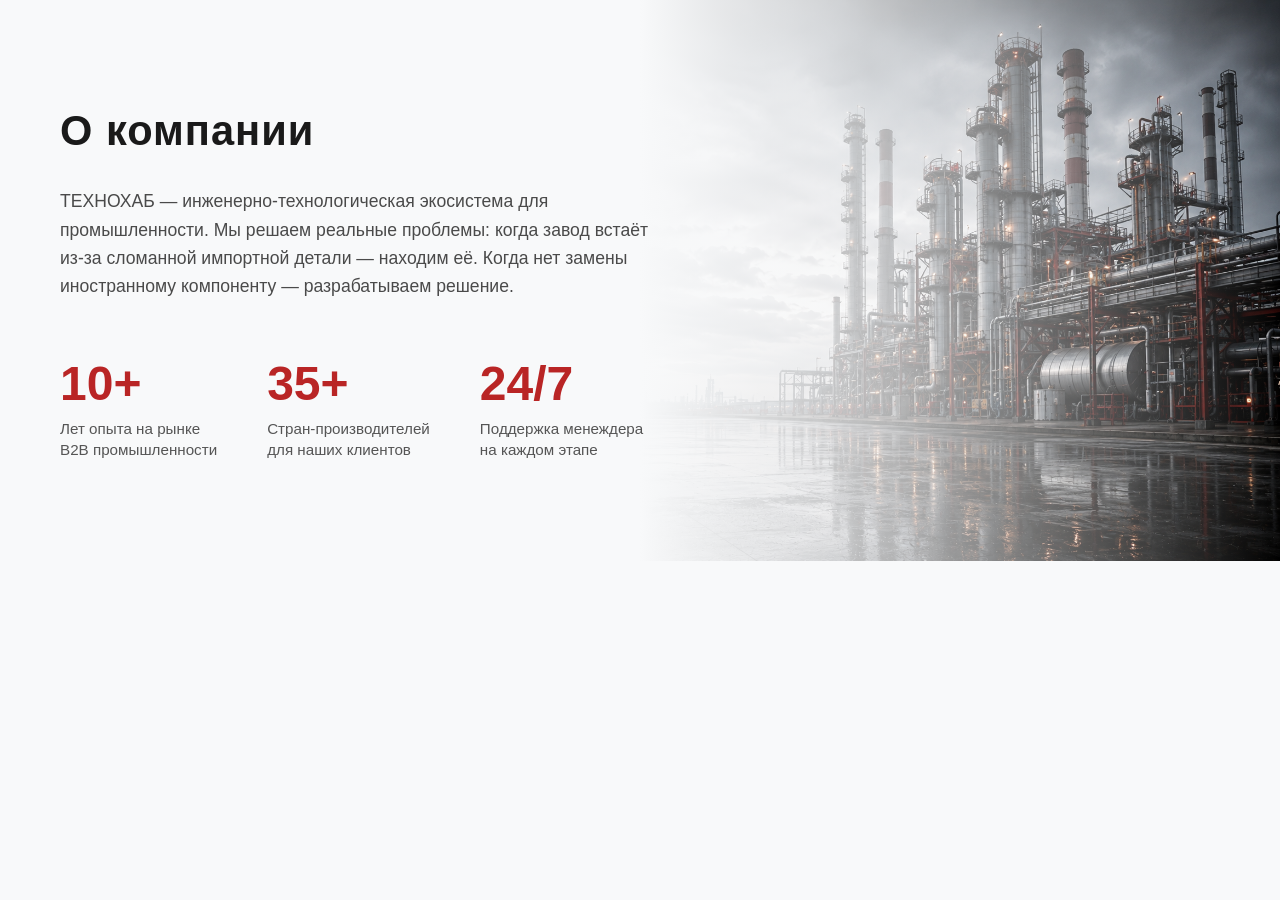
==== about.html @ 136e028d "Add files via upload" ====
<!DOCTYPE html>
<html lang="ru">
    <link rel="stylesheet" href="about.css">
    
    
    <section id="about" class="about-section">
  <div class="about-container">
    
    <!-- Верхний блок: Заголовок и текстовое описание -->
    <div class="about-header-block">
      <h2 class="about-title">О компании</h2>
      <div class="about-text-content">
        <p class="about-lead">
          ТЕХНОХАБ — инженерно-технологическая экосистема для промышленности. Мы решаем реальные проблемы: когда завод встаёт из-за сломанной импортной детали — находим её. Когда нет замены иностранному компоненту — разрабатываем решение.
        </p>
      </div>
    </div>

    <!-- Нижний блок: Крупные цифры и достижения -->
    <div class="about-stats-grid">
      
      <!-- Статистика 1 -->
      <div class="stat-item">
        <div class="stat-number">10+</div>
        <div class="stat-desc">
          Лет опыта на рынке<br>B2B промышленности
        </div>
      </div>

      <!-- Статистика 2 -->
      <div class="stat-item">
        <div class="stat-number">35+</div>
        <div class="stat-desc">
          Стран-производителей<br>для наших клиентов
        </div>
      </div>

      <!-- Статистика 3 -->
      <div class="stat-item">
        <div class="stat-number">24/7</div>
        <div class="stat-desc">
          Поддержка менеждера<br>на каждом этапе
        </div>
      </div>

    </div>

  </div>
</section>
---- about.css ----
html {
    scroll-behavior: smooth; /* Включает плавную анимацию прокрутки */
}/* --- БАЗОВЫЕ НАСТРОЙКИ СТИЛЯ И TOP BAR (СОХРАНЕНЫ) --- */
* {
    margin: 0;
    padding: 0;
    box-sizing: border-box;
}

body {
    font-family: 'Segoe UI', Tahoma, Geneva, Verdana, sans-serif;
    color: #3b3b3b;
    background-color: #f8f9fa;
    line-height: 1.5;
}

a {
    text-transform: none;
    text-decoration: none;
    color: inherit;
}

ul {
    list-style: none;
}



   /* Главный контейнер секции */
.about-section {
  position: relative;
  padding: 100px 0;
  background-color: #f8f9fa; /* Базовый цвет фона страницы */
  color: #333333;
  width: 100%;
  overflow: hidden;

  /* ПОДГРУЗКА КАРТИНКИ: прижимаем к правому краю */
  background-image: url('image.png'); 
  background-position: right center; /* Картинка строго справа */
  background-repeat: no-repeat;
  background-size: contain; /* Картинка сохраняет пропорции и не обрезается */
}

/* Мягкое размытие (эффект Overlay) от картинки к тексту */
.about-section::before {
  content: '';
  position: absolute;
  top: 0;
  left: 0;
  width: 100%;
  height: 100%;
  /* Градиент идет слева направо: глухой фоновый цвет плавно становится прозрачным к правому краю */
  background: linear-gradient(to right, 
    #f8f9fa 0%, 
    #f8f9fa 50%, 
    rgba(248, 249, 250, 0.7) 70%, 
    rgba(248, 249, 250, 0) 100%
  );
  z-index: 1; /* Оверлей лежит строго под текстом, но над картинкой */
}

/* Ограничивающий контейнер (выравнивание контента) */
.about-container {
  max-width: 1200px;
  margin: 0 auto;
  padding: 0 20px;
  position: relative;
  z-index: 2; /* Приподнимает текст над фоновым оверлеем */
  
  /* Смещаем весь контент к левому краю */
  display: flex;
  flex-direction: column;
  align-items: flex-start; 
}

/* Верхний блок: Заголовок и описание */
.about-header-block {
  max-width: 600px; /* Ограничиваем ширину текста, чтобы он не залезал на картинку справа */
  margin-bottom: 60px;
}

/* Заголовок "О компании" */
.about-title {
  font-size: 2.6rem;
  font-weight: 700;
  text-transform: none;
  letter-spacing: 1px;
  margin-bottom: 25px;
  color: #1a1a1a;
}

/* Лидирующий текст */
.about-lead {
  font-size: 1.1rem;
  line-height: 1.6;
  color: #4a4a4a;
}

/* Нижний блок: Крупные цифры */
.about-stats-grid {
  display: flex;
  gap: 50px;
  flex-wrap: wrap; /* Чтобы цифры аккуратно переносились на мобильных */
  max-width: 750px; /* Тоже ограничиваем ширину блока цифр */
}

/* Элемент статистики */
.stat-item {
  display: flex;
  flex-direction: column;
  gap: 10px;
}

/* Крупные цифры */
.stat-number {
  font-size: 3rem;
  font-weight: 800;
  color: #b92525; /* Используем ваш красный акцентный цвет из body */
  line-height: 1;
}

/* Описание под цифрами */
.stat-desc {
  font-size: 0.95rem;
  line-height: 1.4;
  color: #555555;
}

/* --- АДАПТИВНОСТЬ ДЛЯ СМАРТФОНОВ --- */
@media (max-width: 992px) {
  .about-section {
    /* На планшетах и телефонах картинку лучше перенести в самый низ или убрать оверлей */
    background-position: center bottom;
    background-size: cover;
    padding: 60px 0;
  }
  
  .about-section::before {
    /* Меняем градиент на вертикальный, чтобы текст сверху читался на фоне нижней картинки */
    background: linear-gradient(to bottom, #f8f9fa 0%, #f8f9fa 60%, rgba(248, 249, 250, 0.4) 100%);
  }

  .about-header-block, .about-stats-grid {
    max-width: 100%; /* На мобильных занимаем всю ширину */
  }

  .about-stats-grid {
    gap: 30px;
  }
}
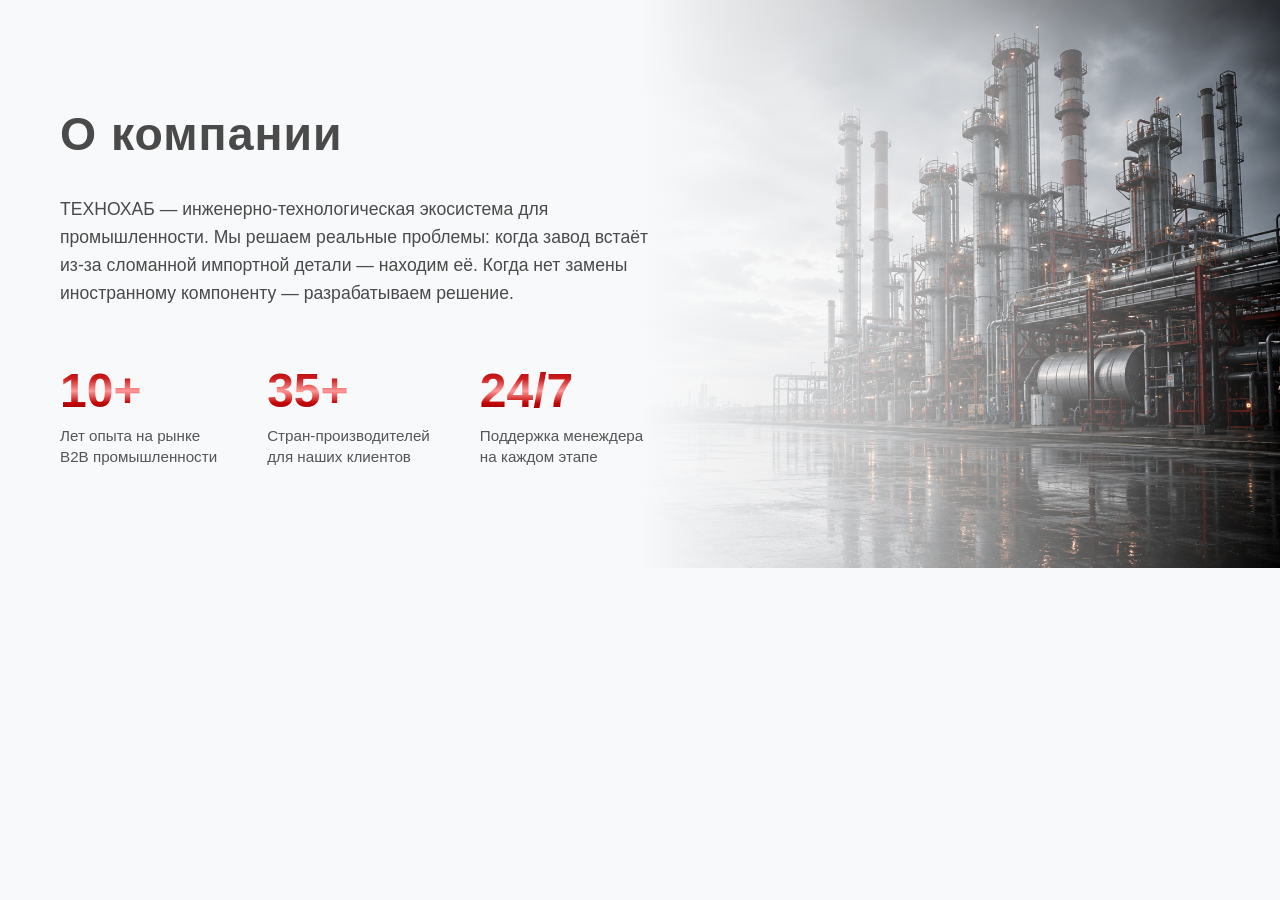
==== commit 29e5aa04: "Add files via upload" ====
--- a/about.html
+++ b/about.html
@@ -1,7 +1,13 @@
 <!DOCTYPE html>
 <html lang="ru">
-    <link rel="stylesheet" href="about.css">
-    
+  <head>
+    <meta charset="UTF-8">
+    <meta name="viewport" content="width=device-width, initial-scale=1.0">
+    <title>ТЕХНОХАБ</title>
+    <!-- Подключение файла стилей перемещено в head, как требуют стандарты -->
+    <link rel="stylesheet" href="base.css">
+</head>
+<body>
     
     <section id="about" class="about-section">
   <div class="about-container">
--- a/base.css
+++ b/base.css
@@ -0,0 +1,1362 @@
+html {
+    scroll-behavior: smooth; /* Включает плавную анимацию прокрутки */
+}/* Базовые сбросы стилей */
+* {
+    margin: 0;
+    padding: 0;
+    box-sizing: border-box;
+}
+
+body {
+    font-family: 'Segoe UI', Tahoma, Geneva, Verdana, sans-serif;
+    color: #b92525;
+    background-color: #f8f9fa;
+    line-height: 1.5;
+}
+
+a {
+    text-transform: none;
+    text-decoration: none;
+    color: inherit;
+}
+
+ul {
+    list-style: none;
+}
+
+.container {
+    width: 100%;
+    max-width: 1200px;
+    margin: 0 auto;
+    padding: 0 20px;
+    display: flex;
+    align-items: center;
+    justify-content: space-between;
+}
+
+/* Переменные цвета */
+:root {
+    --primary-blue: #6b7379;
+    --accent-blue: #9c0606;
+    --dark-bg: #000000;
+    --text-gray: #484747;
+}
+
+/* Top Bar */
+.top-bar {
+    background-color: #13171e;
+    color: #fff;
+    font-size: 13px;
+    padding: 10px 0;
+    border-bottom: 1px solid rgba(255,255,255,0.1);
+}
+
+.top-contacts span, .top-contacts a {
+    margin-right: 20px;
+    opacity: 0.8;
+}
+
+.top-links a {
+    margin-left: 20px;
+    opacity: 0.8;
+}
+
+/* Header */
+.main-header {
+    background: #fff;
+    padding: 10px 0;
+    box-shadow: 0 2px 10px rgba(0,0,0,0.05);
+}
+
+.logo {
+    display: flex;
+    align-items: center;
+}
+
+.logo img {
+    height: 40px;
+    margin-right: 10px;
+}
+
+.logo-text strong {
+    display: block;
+    font-size: 25px;
+    color: var(--primary-blue);
+    letter-spacing: 1px;
+}
+
+.logo-text span {
+    font-size: 10px;
+    color: var(--text-gray);
+}
+
+.nav-menu ul {
+    display: flex;
+}
+
+.nav-menu li {
+    margin: 0 15px;
+}
+
+.nav-menu a {
+    font-weight: 500;
+    color: #333;
+    font-size: 15px;
+}
+
+.nav-menu i {
+    font-size: 10px;
+    margin-left: 4px;
+}
+
+.header-actions {
+    display: flex;
+    align-items: center;
+}
+
+.search-btn {
+    background: none;
+    border: none;
+    font-size: 18px;
+    margin-right: 20px;
+    cursor: pointer;
+    color: var(--primary-blue);
+}
+
+/* Кнопки */
+.btn {
+    padding: 12px 24px;
+    border-radius: 4px;
+    font-weight: 600;
+    display: inline-block;
+}
+
+.btn-primary {
+    background-color: var(--accent-blue);
+    color: #fff;
+}
+
+.btn-accent {
+    background-color: var(--accent-blue);
+    color: #fff;
+    padding: 15px 30px;
+}
+
+
+
+/* Hero Section */
+.hero {
+    background-color: #8c8c8c; /* Белый цвет фона */
+    color: #fff;
+    padding: 100px 0 60px 0;
+    position: relative;
+    overflow: hidden;
+}
+
+/* Контейнер для картинки, прижатый к правому краю */
+.hero-image-wrapper {
+    position: absolute;
+    top: 0;
+    right: 0;
+    width: 55%; /* Занимает чуть больше половины экрана справа */
+    height: 100%;
+    z-index: 1;
+    
+    /* Градиентная маска: справа картинка 100% видимая, к левому краю плавно уходит в 0% */
+    -webkit-mask-image: linear-gradient(to left, rgba(0,0,0,1) 40%, rgba(0,0,0,0) 100%);
+    mask-image: linear-gradient(to left, rgba(0,0,0,1) 40%, rgba(0,0,0,0) 100%);
+}
+
+.hero-image-wrapper img {
+    width: 100%;
+    height: 100%;
+    object-fit: cover;
+    object-position: right center; /* Картинка всегда центрируется по правому краю */
+}
+
+/* Возвращаем контент поверх картинки */
+.hero .container {
+    flex-direction: column;
+    align-items: flex-start;
+    position: relative;
+    z-index: 2; /* Контент всегда выше картинки */
+}
+
+.hero-content {
+    max-width: 600px; /* Немного сузили, чтобы текст не налегал на яркую часть фото */
+    margin-bottom: 80px;
+}
+
+.hero .subtitle {
+    color: var(--accent-blue);
+    letter-spacing: 2px;
+    font-weight: bold;
+    font-size: 14px;
+    margin-bottom: 20px;
+}
+
+.hero h1 {
+    font-size: 42px;
+    line-height: 1.2;
+    margin-bottom: 20px;
+    font-weight: 700;
+}
+
+.hero-descr {
+    font-size: 18px;
+    opacity: 0.9;
+    margin-bottom: 40px;
+}
+
+/* Преимущества в Hero */
+.features-grid {
+    display: grid;
+    grid-template-columns: repeat(4, 1fr);
+    gap: 20px;
+    width: 100%;
+    border-top: 1px solid rgba(255,255,255,0.2);
+    padding-top: 40px;
+}
+
+/* Адаптивность для мобильных устройств */
+@media (max-width: 992px) {
+    .hero-image-wrapper {
+        width: 100%;
+        opacity: 0.25; /* На смартфонах делаем картинку полупрозрачной подложкой */
+        -webkit-mask-image: linear-gradient(to bottom, rgba(0,0,0,1) 60%, rgba(0,0,0,0) 100%);
+        mask-image: linear-gradient(to bottom, rgba(0,0,0,1) 60%, rgba(0,0,0,0) 100%);
+    }
+    .features-grid { 
+        grid-template-columns: repeat(2, 1fr); 
+    }
+}
+
+@media (max-width: 576px) {
+    .features-grid { 
+        grid-template-columns: 1fr; 
+    }
+}
+
+
+
+
+/* Блок Услуг */
+
+
+
+/* Контейнер секции, накладывающийся на Hero */
+.services-overlap {
+    position: relative;
+    z-index: 10;
+    margin-top: -20px; /* Наложение на фоновое изображение Hero */
+    padding-bottom: 60px;
+    background: transparent;
+}
+
+/* Сетка для трех колонок */
+.services-overlap .services-grid {
+    display: grid;
+    grid-template-columns: repeat(3, 1fr);
+    gap: 24px;
+    width: 100%;
+}
+
+/* Стили самой карточки */
+.services-overlap .service-card {
+    background: #ffffff;
+    border-radius: 12px;
+    padding: 30px;
+    display: flex;
+    align-items: flex-start; /* Выравнивание картинки и текста по верхнему краю */
+    gap: 24px;
+    box-shadow: 0 10px 30px rgba(0, 0, 0, 0.08);
+    transition: transform 0.3s ease, box-shadow 0.3s ease;
+}
+
+.services-overlap .service-card:hover {
+    transform: translateY(-5px);
+    box-shadow: 0 15px 35px rgba(0, 0, 0, 0.12);
+}
+
+/* Контейнер для JPG изображения */
+.services-overlap .service-img-wrapper {
+    flex-shrink: 0; /* Запрещаем блоку сжиматься, если текст длинный */
+    width: 70px;    /* Заданная ширина картинки на макете */
+    height: 70px;   /* Заданная высота картинки на макете */
+    border-radius: 8px; /* Легкое скругление углов для загруженной картинки */
+    overflow: hidden;   /* Обрезает картинку, если она выходит за границы */
+    background-color: #f0f4f8; /* Заглушка на время загрузки фото */
+}
+
+/* Сама картинка внутри контейнера */
+.services-overlap .service-img-wrapper img {
+    width: 100%;
+    height: 100%;
+    object-fit: cover; /* Картинка заполняет область 70x70px без искажения пропорций */
+    object-position: center; /* Центрирование изображения */
+}
+
+/* Блок с текстовой информацией */
+.services-overlap .service-info {
+    display: flex;
+    flex-direction: column;
+}
+
+.services-overlap .service-info h3 {
+    font-size: 18px;
+    color: #031b33;
+    margin-top: 0;
+    margin-bottom: 12px;
+    font-weight: 600;
+    line-height: 1.3;
+}
+
+.services-overlap .service-info p {
+    font-size: 14px;
+    color: #64748b;
+    line-height: 1.5;
+    margin-bottom: 20px;
+    margin-top: 0;
+}
+
+/* Ссылка "Подробнее" со стрелочкой */
+.services-overlap .service-link {
+    font-size: 14px;
+    color: #484747;
+    text-decoration: none;
+    font-weight: 500;
+    display: inline-flex;
+    align-items: center;
+    gap: 6px;
+    margin-top: auto; /* Прижимает ссылку к низу карточки */
+    transition: color 0.2s ease;
+}
+
+.services-overlap .service-link:hover {
+    color: #9c0606;
+}
+
+.services-overlap .service-link i {
+    font-size: 12px;
+    transition: transform 0.2s ease;
+}
+
+/* Анимация стрелочки при наведении */
+.services-overlap .service-card:hover .service-link i {
+    transform: translateX(3px);
+}
+
+/* Адаптивность для мобильных экранов */
+@media (max-width: 1024px) {
+    .services-overlap .services-grid {
+        grid-template-columns: 1fr; /* Перестраиваем в одну колонку на планшетах/смартфонах */
+        gap: 16px;
+    }
+    .services-overlap {
+        margin-top: -40px; /* Уменьшаем наложение, чтобы не перекрывать текст Hero */
+        padding: 0 16px 40px 16px;
+    }
+}
+
+/* --- СТИЛИ ДЛЯ СЕКЦИИ "НАШИ СПЕЦИАЛИЗАЦИИ" --- */
+.specializations {
+    position: relative;
+    /* Замените 'bg-image.jpg' на путь к вашему фоновому изображению промышленного оборудования */
+    color: #111111;
+    /* Фоновое изображение + Синий оверлей (темно-синее полупрозрачное наложение) */
+    background:  
+              url('image_serv.jpg') center/cover no-repeat fixed;
+}
+
+.spec-container {
+    max-width: 1200px;
+    margin: 0 auto;
+    padding: 120px 20px;
+}
+
+.spec-title {
+    font-size: 35px;
+    font-weight: bold;
+    letter-spacing: 1px;
+    margin-bottom: 60px;
+    text-transform: none;
+}
+
+/* Сетка в два столбца */
+.spec-grid {
+    display: grid;
+    grid-template-columns: 1fr 1fr;
+    column-gap: 60px;
+    row-gap: 40px;
+}
+
+/* Элемент списка */
+.spec-item {
+    display: flex;
+    align-items: flex-start;
+}
+
+/* Контейнер для загружаемых картинок-иконок */
+.spec-icon {
+    flex-shrink: 0;
+    width: 45px;
+    height: 45px;
+    margin-right: 20px;
+    display: flex;
+    align-items: center;
+    justify-content: center;
+}
+
+/* Ограничение размеров загружаемых изображений */
+.spec-icon img {
+    max-width: 100%;
+    max-height: 100%;
+    object-fit: contain;
+}
+
+/* Стилизация текста описания */
+.spec-text {
+    font-size: 25px;
+    line-height: 1.4;
+    font-weight: 500;
+    color: #000000;
+    opacity: 1.0;
+}
+
+/* Адаптивность для мобильных устройств */
+@media (max-width: 768px) {
+    .spec-grid {
+        grid-template-columns: 1fr; /* Перестроение в один столбец */
+        row-gap: 30px;
+    }
+    
+    .spec-title {
+        font-size: 22px;
+        margin-bottom: 30px;
+        text-align: center;
+    }
+}
+
+/* Секция промышленного сектора */
+.industrial-section {
+    padding: 100px 0;
+    display: flex;
+    align-items: center;
+    min-height: 100vh;
+}
+
+/* Двухколоночная сетка (картинка слева, текст справа) */
+.industrial-container {
+    display: grid;
+    grid-template-columns: 1fr 1.2fr; /* Левая колонка чуть уже правой */
+    gap: 60px;
+    align-items: center;
+}
+
+/* Блок изображения (прижат к левому краю) */
+.industrial-image-box {
+    width: 100%;
+    position: relative;
+}
+
+.industrial-img {
+    width: 100%;
+    height: auto;
+    max-height: 550px;
+    object-fit: cover;
+    border-radius: 12px; /* Мягкое скругление углов фотографии */
+    box-shadow: 0 20px 25px -5px rgba(0, 0, 0, 0.08); /* Элегантная тень */
+}
+
+/* Блок с текстовым контентом */
+.industrial-content {
+    display: flex;
+    flex-direction: column;
+}
+
+/* Название страницы */
+.industrial-title {
+    font-size: 2.5rem;
+    font-weight: 700;
+    color: #3b3c3d;
+    margin-bottom: 30px;
+    position: relative;
+}
+
+/* Декоративная полоса под заголовком в стиле ТЕХНОХАБ */
+.industrial-title::after {
+    content: '';
+    display: block;
+    width: 60px;
+    height: 4px;
+    background-color: #b92525; /* Фирменный красный акцент */
+    margin-top: 12px;
+    border-radius: 2px;
+}
+
+/* Единый блок текста возможностей */
+.industrial-text-block {
+    display: flex;
+    flex-direction: column;
+    gap: 20px; /* Отступы между пунктами перечисления */
+    font-size: 1.05rem;
+    color: #3b3c3d;
+    margin-bottom: 40px;
+}
+
+.industrial-text-block p {
+    text-align: justify;
+}
+
+/* Кнопка "Узнать подробнее" (Базовое состояние) */
+.btn-more {
+    position: relative;
+    display: inline-block;
+    background-color: #3b3c3d; /* Базовый строгий цвет */
+    color: #ffffff;
+    text-decoration: none;
+    font-size: 1rem;
+    font-weight: 600;
+    padding: 16px 36px;
+    border-radius: 6px;
+    overflow: hidden; /* Скрывает градиент, который выходит за границы кнопки */
+    z-index: 1;
+    transition: transform 0.2s ease, box-shadow 0.2s ease;
+    box-shadow: 0 4px 6px -1px rgba(15, 23, 42, 0.1);
+}
+
+/* Скрытый слой с градиентом, который лежит внутри кнопки */
+.btn-more::before {
+    content: '';
+    position: absolute;
+    top: 0;
+    left: 0;
+    width: 100%;
+    height: 100%;
+    /* Яркий современный градиент */
+    background: linear-gradient(135deg, #8e0303 0%, #f83838 100%); 
+    z-index: -1; /* Прячем под текст кнопки */
+    opacity: 0; /* Изначально градиент полностью невидим */
+    transition: opacity 0.4s ease; /* Скорость "разгорания" градиента */
+}
+
+/* Эффект при наведении (Hover) */
+.btn-more:hover {
+    transform: translateY(-2px);
+    box-shadow: 0 10px 20px -5px rgba(117, 6, 6, 0.4); /* Подсветка тени в цвет градиента */
+}
+
+/* При наведении проявляем градиент */
+.btn-more:hover::before {
+    opacity: 1; /* Градиент плавно становится видимым */
+}
+
+.btn-more:active {
+    transform: translateY(0);
+}
+
+/* --- АДАПТИВНОСТЬ ДЛЯ ПЛАНШЕТОВ И МОБИЛЬНЫХ --- */
+@media (max-width: 992px) {
+    .industrial-section {
+        padding: 60px 0;
+    }
+
+    .industrial-container {
+        grid-template-columns: 1fr; /* Перестраиваем в 1 колонку */
+        gap: 40px;
+    }
+
+    .industrial-image-box {
+        max-width: 600px;
+        margin: 0 auto; /* Центрируем картинку на мобильных */
+    }
+
+    .industrial-title {
+        font-size: 2rem;
+        text-align: center;
+    }
+
+    .industrial-title::after {
+        margin: 12px auto 0 auto; /* Центрируем декоративную полосу */
+    }
+
+    .industrial-text-block {
+        font-size: 1rem;
+        gap: 16px;
+    }
+
+    .industrial-actions {
+        text-align: center; /* Центрируем кнопку на телефонах */
+    }
+
+    .btn-more {
+        width: 100%; /* Кнопка во всю ширину экрана для удобства нажатия пальцем */
+        text-align: center;
+    }
+}
+
+/* Секция промышленного сектора */
+.production-section {
+    padding: 100px 0;
+    display: flex;
+    align-items: center;
+    min-height: 100vh;
+}
+
+/* Двухколоночная сетка (картинка слева, текст справа) */
+.production-container {
+    display: grid;
+    grid-template-columns: 1fr 1.2fr; /* Левая колонка чуть уже правой */
+    gap: 60px;
+    align-items: center;
+}
+
+/* Блок изображения (прижат к левому краю) */
+.production-image-box {
+    width: 100%;
+    position: relative;
+}
+
+.production-img {
+    width: 100%;
+    height: auto;
+    max-height: 550px;
+    object-fit: cover;
+    border-radius: 12px; /* Мягкое скругление углов фотографии */
+    box-shadow: 0 20px 25px -5px rgba(0, 0, 0, 0.08); /* Элегантная тень */
+}
+
+/* Блок с текстовым контентом */
+.production-content {
+    display: flex;
+    flex-direction: column;
+}
+
+/* Название страницы */
+.production-title {
+    font-size: 2.5rem;
+    font-weight: 700;
+    color: #3b3c3d;
+    margin-bottom: 30px;
+    position: relative;
+}
+
+/* Декоративная полоса под заголовком в стиле ТЕХНОХАБ */
+.production-title::after {
+    content: '';
+    display: block;
+    width: 60px;
+    height: 4px;
+    background-color: #b92525; /* Фирменный красный акцент */
+    margin-top: 12px;
+    border-radius: 2px;
+}
+
+/* Единый блок текста возможностей */
+.production-text-block {
+    display: flex;
+    flex-direction: column;
+    gap: 20px; /* Отступы между пунктами перечисления */
+    font-size: 1.05rem;
+    color: #3b3c3d;
+    margin-bottom: 40px;
+}
+
+.production-text-block p {
+    text-align: justify;
+}
+
+/* Кнопка "Узнать подробнее" (Базовое состояние) */
+.btn-more {
+    position: relative;
+    display: inline-block;
+    background-color: #3b3c3d; /* Базовый строгий цвет */
+    color: #ffffff;
+    text-decoration: none;
+    font-size: 1rem;
+    font-weight: 600;
+    padding: 16px 36px;
+    border-radius: 6px;
+    overflow: hidden; /* Скрывает градиент, который выходит за границы кнопки */
+    z-index: 1;
+    transition: transform 0.2s ease, box-shadow 0.2s ease;
+    box-shadow: 0 4px 6px -1px rgba(15, 23, 42, 0.1);
+}
+
+/* Скрытый слой с градиентом, который лежит внутри кнопки */
+.btn-more::before {
+    content: '';
+    position: absolute;
+    top: 0;
+    left: 0;
+    width: 100%;
+    height: 100%;
+    /* Яркий современный градиент */
+    background: linear-gradient(135deg, #8e0303 0%, #f83838 100%); 
+    z-index: -1; /* Прячем под текст кнопки */
+    opacity: 0; /* Изначально градиент полностью невидим */
+    transition: opacity 0.4s ease; /* Скорость "разгорания" градиента */
+}
+
+/* Эффект при наведении (Hover) */
+.btn-more:hover {
+    transform: translateY(-2px);
+    box-shadow: 0 10px 20px -5px rgba(117, 6, 6, 0.4); /* Подсветка тени в цвет градиента */
+}
+
+/* При наведении проявляем градиент */
+.btn-more:hover::before {
+    opacity: 1; /* Градиент плавно становится видимым */
+}
+
+.btn-more:active {
+    transform: translateY(0);
+}
+
+/* --- АДАПТИВНОСТЬ ДЛЯ ПЛАНШЕТОВ И МОБИЛЬНЫХ --- */
+@media (max-width: 992px) {
+    .production-section {
+        padding: 60px 0;
+    }
+
+    .production-container {
+        grid-template-columns: 1fr; /* Перестраиваем в 1 колонку */
+        gap: 40px;
+    }
+
+    .production-image-box {
+        max-width: 600px;
+        margin: 0 auto; /* Центрируем картинку на мобильных */
+    }
+
+    .production-title {
+        font-size: 2rem;
+        text-align: center;
+    }
+
+    .production-title::after {
+        margin: 12px auto 0 auto; /* Центрируем декоративную полосу */
+    }
+
+    .production-text-block {
+        font-size: 1rem;
+        gap: 16px;
+    }
+
+    .production-actions {
+        text-align: center; /* Центрируем кнопку на телефонах */
+    }
+
+    .btn-more {
+        width: 100%; /* Кнопка во всю ширину экрана для удобства нажатия пальцем */
+        text-align: center;
+    }
+}
+
+/* Секция промышленного сектора */
+.bpla-section {
+    padding: 100px 0;
+    display: flex;
+    align-items: center;
+    min-height: 100vh;
+}
+
+/* Двухколоночная сетка (картинка слева, текст справа) */
+.bpla-container {
+    display: grid;
+    grid-template-columns: 1fr 1.2fr; /* Левая колонка чуть уже правой */
+    gap: 60px;
+    align-items: center;
+}
+
+/* Блок изображения (прижат к левому краю) */
+.bpla-image-box {
+    width: 100%;
+    position: relative;
+}
+
+.bpla-img {
+    width: 100%;
+    height: auto;
+    max-height: 550px;
+    object-fit: cover;
+    border-radius: 12px; /* Мягкое скругление углов фотографии */
+    box-shadow: 0 20px 25px -5px rgba(0, 0, 0, 0.08); /* Элегантная тень */
+}
+
+/* Блок с текстовым контентом */
+.bpla-content {
+    display: flex;
+    flex-direction: column;
+}
+
+/* Название страницы */
+.bpla-title {
+    font-size: 2.5rem;
+    font-weight: 700;
+    color: #3b3c3d;
+    margin-bottom: 30px;
+    position: relative;
+}
+
+/* Декоративная полоса под заголовком в стиле ТЕХНОХАБ */
+.bpla-title::after {
+    content: '';
+    display: block;
+    width: 60px;
+    height: 4px;
+    background-color: #b92525; /* Фирменный красный акцент */
+    margin-top: 12px;
+    border-radius: 2px;
+}
+
+/* Единый блок текста возможностей */
+.bpla-text-block {
+    display: flex;
+    flex-direction: column;
+    gap: 20px; /* Отступы между пунктами перечисления */
+    font-size: 1.05rem;
+    color: #3b3c3d;
+    margin-bottom: 40px;
+}
+
+.bpla-text-block p {
+    text-align: justify;
+}
+
+/* Кнопка "Узнать подробнее" (Базовое состояние) */
+.btn-more {
+    position: relative;
+    display: inline-block;
+    background-color: #3b3c3d; /* Базовый строгий цвет */
+    color: #ffffff;
+    text-decoration: none;
+    font-size: 1rem;
+    font-weight: 600;
+    padding: 16px 36px;
+    border-radius: 6px;
+    overflow: hidden; /* Скрывает градиент, который выходит за границы кнопки */
+    z-index: 1;
+    transition: transform 0.2s ease, box-shadow 0.2s ease;
+    box-shadow: 0 4px 6px -1px rgba(15, 23, 42, 0.1);
+}
+
+/* Скрытый слой с градиентом, который лежит внутри кнопки */
+.btn-more::before {
+    content: '';
+    position: absolute;
+    top: 0;
+    left: 0;
+    width: 100%;
+    height: 100%;
+    /* Яркий современный градиент */
+    background: linear-gradient(135deg, #8e0303 0%, #f83838 100%); 
+    z-index: -1; /* Прячем под текст кнопки */
+    opacity: 0; /* Изначально градиент полностью невидим */
+    transition: opacity 0.4s ease; /* Скорость "разгорания" градиента */
+}
+
+/* Эффект при наведении (Hover) */
+.btn-more:hover {
+    transform: translateY(-2px);
+    box-shadow: 0 10px 20px -5px rgba(117, 6, 6, 0.4); /* Подсветка тени в цвет градиента */
+}
+
+/* При наведении проявляем градиент */
+.btn-more:hover::before {
+    opacity: 1; /* Градиент плавно становится видимым */
+}
+
+.btn-more:active {
+    transform: translateY(0);
+}
+
+/* --- АДАПТИВНОСТЬ ДЛЯ ПЛАНШЕТОВ И МОБИЛЬНЫХ --- */
+@media (max-width: 992px) {
+    .bpla-section {
+        padding: 60px 0;
+    }
+
+    .bpla-container {
+        grid-template-columns: 1fr; /* Перестраиваем в 1 колонку */
+        gap: 40px;
+    }
+
+    .bpla-image-box {
+        max-width: 600px;
+        margin: 0 auto; /* Центрируем картинку на мобильных */
+    }
+
+    .bpla-title {
+        font-size: 2rem;
+        text-align: center;
+    }
+
+    .bpla-title::after {
+        margin: 12px auto 0 auto; /* Центрируем декоративную полосу */
+    }
+
+    .bpla-text-block {
+        font-size: 1rem;
+        gap: 16px;
+    }
+
+    .bpla-actions {
+        text-align: center; /* Центрируем кнопку на телефонах */
+    }
+
+    .btn-more {
+        width: 100%; /* Кнопка во всю ширину экрана для удобства нажатия пальцем */
+        text-align: center;
+    }
+}
+
+/* Главный контейнер секции */
+.about-section {
+  position: relative;
+  padding: 100px 0;
+  background-color: #f8f9fa; /* Базовый цвет фона страницы */
+  color: #333333;
+  width: 100%;
+  overflow: hidden;
+
+  /* ПОДГРУЗКА КАРТИНКИ: прижимаем к правому краю */
+  background-image: url('image_about.png'); 
+  background-position: right center; /* Картинка строго справа */
+  background-repeat: no-repeat;
+  background-size: contain; /* Картинка сохраняет пропорции и не обрезается */
+}
+
+/* Мягкое размытие (эффект Overlay) от картинки к тексту */
+.about-section::before {
+  content: '';
+  position: absolute;
+  top: 0;
+  left: 0;
+  width: 100%;
+  height: 100%;
+  /* Градиент идет слева направо: глухой фоновый цвет плавно становится прозрачным к правому краю */
+  background: linear-gradient(to right, 
+    #f8f9fa 0%, 
+    #f8f9fa 50%, 
+    rgba(248, 249, 250, 0.7) 70%, 
+    rgba(248, 249, 250, 0) 100%
+  );
+  z-index: 1; /* Оверлей лежит строго под текстом, но над картинкой */
+}
+
+/* Ограничивающий контейнер (выравнивание контента) */
+.about-container {
+  max-width: 1200px;
+  margin: 0 auto;
+  padding: 0 20px;
+  position: relative;
+  z-index: 2; /* Приподнимает текст над фоновым оверлеем */
+  
+  /* Смещаем весь контент к левому краю */
+  display: flex;
+  flex-direction: column;
+  align-items: flex-start; 
+}
+
+/* Верхний блок: Заголовок и описание */
+.about-header-block {
+  max-width: 600px; /* Ограничиваем ширину текста, чтобы он не залезал на картинку справа */
+  margin-bottom: 60px;
+}
+
+/* Заголовок "О компании" */
+.about-title {
+  font-size: 2.9rem;
+  font-weight: 720;
+  text-transform: none;
+  letter-spacing: 1px;
+  margin-bottom: 25px;
+  color: #4a4a4a;
+}
+
+/* Лидирующий текст */
+.about-lead {
+  font-size: 1.1rem;
+  line-height: 1.6;
+  color: #4a4a4a;
+}
+
+/* Нижний блок: Крупные цифры */
+.about-stats-grid {
+  display: flex;
+  gap: 50px;
+  flex-wrap: wrap; /* Чтобы цифры аккуратно переносились на мобильных */
+  max-width: 750px; /* Тоже ограничиваем ширину блока цифр */
+}
+
+/* Элемент статистики */
+.stat-item {
+  display: flex;
+  flex-direction: column;
+  gap: 10px;
+}
+
+/* Крупные цифры с эффектом градиента */
+.stat-number {
+  font-size: 3rem;
+  font-weight: 800;
+  line-height: 1;
+  display: inline-block; /* Гарантирует правильное наложение фона на цифры */
+
+  /* 1. Задаем красный металлический градиент */
+  background: linear-gradient(
+    180deg,
+    #aa0000 0%,
+    #cd1e1e 25%,
+    #ff9898 50%,
+    #c20404 75%,
+    #820101 100%
+  );
+
+  /* 2. Обрезаем фон строго по контуру цифр */
+  -webkit-background-clip: text;
+  background-clip: text;
+
+  /* 3. Делаем заливку самих цифр прозрачной */
+  -webkit-text-fill-color: transparent;
+  color: transparent;
+}
+
+/* Описание под цифрами */
+.stat-desc {
+  font-size: 0.95rem;
+  line-height: 1.4;
+  color: #555555;
+}
+
+/* --- АДАПТИВНОСТЬ ДЛЯ СМАРТФОНОВ --- */
+@media (max-width: 992px) {
+  .about-section {
+    /* На планшетах и телефонах картинку лучше перенести в самый низ или убрать оверлей */
+    background-position: center bottom;
+    background-size: cover;
+    padding: 60px 0;
+  }
+  
+  .about-section::before {
+    /* Меняем градиент на вертикальный, чтобы текст сверху читался на фоне нижней картинки */
+    background: linear-gradient(to bottom, #f8f9fa 0%, #f8f9fa 60%, rgba(248, 249, 250, 0.4) 100%);
+  }
+
+  .about-header-block, .about-stats-grid {
+    max-width: 100%; /* На мобильных занимаем всю ширину */
+  }
+
+  .about-stats-grid {
+    gap: 30px;
+  }
+}
+
+/* Секция контактов */
+.contacts-section {
+    padding: 60px 0;
+}
+
+/* Заголовок "Наши контакты" */
+.section-title {
+    font-size: 1.75rem;
+    font-weight: 600;
+    color: #0f172a;
+    margin-bottom: 32px;
+}
+
+/* Сетка для 4 карточек верхнего ряда */
+.contacts-grid {
+    display: grid;
+    grid-template-columns: repeat(4, 1fr);
+    gap: 20px;
+    margin-bottom: 40px;
+}
+
+/* Стили карточек контактов */
+.contact-card {
+    background-color: #ffffff;
+    border: 1px solid #e2e8f0;
+    border-radius: 8px;
+    padding: 24px;
+    display: flex;
+    gap: 16px;
+    align-items: flex-start;
+    transition: transform 0.2s ease, box-shadow 0.2s ease;
+}
+
+.contact-card:hover {
+    transform: translateY(-2px);
+    box-shadow: 0 10px 15px -3px rgba(0, 0, 0, 0.05);
+}
+
+/* Контейнеры иконок */
+.card-icon {
+    flex-shrink: 0;
+    width: 48px;
+    height: 48px;
+    background-color: #eff6ff;
+    border-radius: 50%;
+    display: flex;
+    align-items: center;
+    justify-content: center;
+    color: #a70808; /* Фирменный синий цвет */
+}
+
+.card-icon svg {
+    width: 24px;
+    height: 24px;
+}
+
+/* Текстовое наполнение карточек */
+.card-content h3 {
+    font-size: 1rem;
+    font-weight: 600;
+    color: #0f172a;
+    margin-bottom: 8px;
+}
+
+.card-content p, .card-content .card-note {
+    font-size: 0.875rem;
+    line-height: 1.5;
+    color: #636363;
+}
+
+.card-content .contact-link {
+    display: block;
+    font-size: 0.95rem;
+    font-weight: 500;
+    color: #0f172a;
+    text-decoration: none;
+    margin-bottom: 4px;
+}
+
+.card-content .contact-link:hover {
+    color: #a70808;
+}
+
+.card-content .card-note {
+    display: block;
+    font-size: 0.8rem;
+    color: #94a3b8;
+}
+
+/* --- БЛОК КАРТЫ --- */
+.map-wrapper {
+    position: relative;
+    width: 100%;
+    border-radius: 12px;
+    overflow: hidden;
+    border: 1px solid #e2e8f0;
+    box-shadow: 0 4px 6px -1px rgba(0, 0, 0, 0.05);
+}
+
+.map-wrapper iframe {
+    display: block;
+}
+
+/* Информационное окошко поверх карты */
+.map-overlay-card {
+    position: absolute;
+    bottom: 24px;
+    right: 24px;
+    background-color: #ffffff;
+    padding: 24px;
+    border-radius: 8px;
+    max-width: 320px;
+    box-shadow: 0 20px 25px -5px rgba(0, 0, 0, 0.1);
+    z-index: 10;
+}
+
+.map-overlay-card h3 {
+    font-size: 1rem;
+    font-weight: 600;
+    color: #0f172a;
+    margin-bottom: 8px;
+}
+
+.map-overlay-card .map-address {
+    font-size: 0.875rem;
+    line-height: 1.4;
+    color: #475569;
+    margin-bottom: 12px;
+}
+
+/* Метро */
+.metro-info {
+    display: flex;
+    align-items: center;
+    gap: 8px;
+}
+
+.metro-icon {
+    background-color: #d11210; /* Красная линия метро СПб */
+    color: #ffffff;
+    font-weight: 800;
+    font-size: 0.75rem;
+    width: 16px;
+    height: 16px;
+    border-radius: 50%;
+    display: flex;
+    align-items: center;
+    justify-content: center;
+}
+
+.metro-name {
+    font-size: 0.8rem;
+    color: #777879;
+}
+
+/* --- АДАПТИВНОСТЬ ПОД МОБИЛЬНЫЕ УСТРОЙСТВА --- */
+@media (max-width: 1024px) {
+    .contacts-grid {
+        grid-template-columns: repeat(2, 1fr); /* 2 колонки на планшетах */
+    }
+}
+
+@media (max-width: 640px) {
+    .contacts-section {
+        padding: 40px 0;
+    }
+    
+    .contacts-grid {
+        grid-template-columns: 1fr; /* 1 колонка на смартфонах */
+        gap: 16px;
+    }
+    
+    .map-wrapper {
+        display: flex;
+        flex-direction: column;
+    }
+    
+    .map-wrapper iframe {
+        height: 300px;
+    }
+    
+    /* Смещаем плашку под карту на смартфонах, чтобы она не перекрывала обзор */
+    .map-overlay-card {
+        position: relative;
+        bottom: 0;
+        right: 0;
+        max-width: 100%;
+        border-radius: 0;
+        box-shadow: none;
+        border-top: 1px solid #e2e8f0;
+    }
+}
+
+    /* --- СТИЛИ ДЛЯ FOOTER --- */
+.site-footer {
+    background-color: #232323; /* Темно-серый цвет */
+    color: #e6e7e7; /* Спокойный серый цвет для второстепенного текста */
+    padding: 40px 0;
+    font-size: 0.85rem;
+    line-height: 1.6;
+    border-top: 1px solid #e6e7e7;
+    margin-top: auto; /* Помогает прижать футер к низу, если контента мало */
+}
+
+/* Флекс-сетка для трех колонок в подвале */
+.footer-container {
+    display: flex;
+    justify-content: space-between;
+    align-items: flex-start;
+    gap: 40px;
+}
+
+/* Левая колонка: Название и ИНН/КПП */
+.footer-info {
+    flex: 1;
+    display: flex;
+    flex-direction: column;
+    gap: 12px;
+}
+
+.footer-company {
+    font-size: 0.95rem;
+    font-weight: 600;
+    color: #e6e7e7; /* Название компании выделяем белым */
+}
+
+.footer-requisites {
+    display: flex;
+    flex-direction: column;
+    gap: 4px;
+    font-size: 0.8rem;
+    color: #e6e7e7;
+}
+
+.footer-requisites strong {
+    color: #e6e7e7;
+}
+
+/* Средняя колонка: Навигация */
+.footer-nav {
+    flex: 1;
+    display: flex;
+    flex-direction: column;
+    gap: 10px;
+    align-items: center; /* Центрируем ссылки на десктопе */
+}
+
+.footer-link {
+    color: #e6e7e7;
+    text-decoration: none;
+    transition: color 0.2s ease;
+}
+
+.footer-link:hover {
+    color: #ffffff; /* Плавное подсвечивание при наведении */
+}
+
+.footer-link-active {
+    color: #e6e7e7; /* Подсветка текущей страницы «Контакты» */
+    font-weight: 500;
+}
+
+/* Правая колонка: Законодательство и Оферта */
+.footer-legal {
+    flex: 1.5; /* Даем чуть больше места под юридический текст */
+    display: flex;
+    flex-direction: column;
+    gap: 12px;
+}
+
+.legal-link {
+    color: #e6e7e7; /* Голубой цвет для важной ссылки по защите прав */
+    text-decoration: underline;
+    text-underline-offset: 3px;
+    transition: color 0.2s ease;
+}
+
+.legal-link:hover {
+    color: #e6e7e7;
+}
+
+.legal-disclaimer {
+    font-size: 0.75rem;
+    color: #e6e7e7;
+    text-align: justify;
+}
+
+/* --- АДАПТИВНОСТЬ ФУТЕРА ПОД СМАРТФОНЫ --- */
+@media (max-width: 768px) {
+    .footer-container {
+        flex-direction: column; /* Перестраиваем колонки друг под друга */
+        gap: 30px;
+        text-align: center; /* Выравниваем весь текст по центру */
+    }
+
+    .footer-nav {
+        align-items: center; /* Ссылки меню строго по центру */
+        flex-direction: row; /* На планшетах можно выстроить в один ряд */
+        justify-content: center;
+        gap: 20px;
+        flex-wrap: wrap;
+    }
+
+    .legal-disclaimer {
+        text-align: center;
+    }
+}
